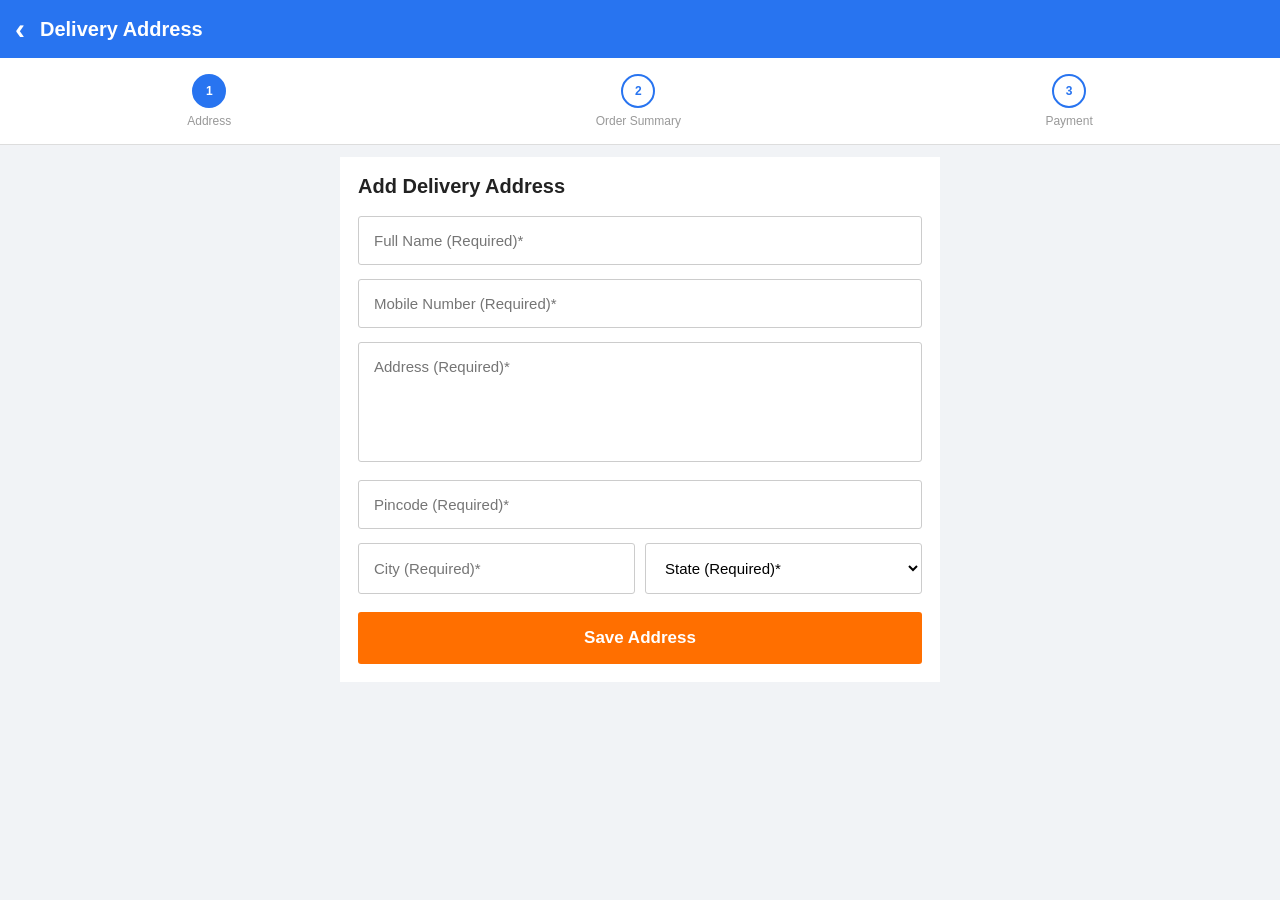
==== address.html @ ea10c27b "Update address.html" ====
<!DOCTYPE html>
<html lang="en">
<head>
<meta charset="UTF-8">
<meta name="viewport" content="width=device-width, initial-scale=1.0">
<title>Delivery Address</title>

<style>
*{
  box-sizing:border-box;
}

body{
  margin:0;
  font-family:Arial,sans-serif;
  background:#f1f3f6;
  color:#222;
}

.header{
  background:#2874f0;
  color:white;
  height:58px;
  display:flex;
  align-items:center;
  padding:0 15px;
  gap:15px;
  font-size:20px;
  font-weight:bold;
}

.back{
  font-size:30px;
  cursor:pointer;
}

.steps{
  background:white;
  display:flex;
  justify-content:space-around;
  padding:16px 5px;
  border-bottom:1px solid #ddd;
}

.step{
  text-align:center;
  color:#999;
  font-size:12px;
}

.circle{
  width:34px;
  height:34px;
  border-radius:50%;
  border:2px solid #2874f0;
  color:#2874f0;
  display:flex;
  align-items:center;
  justify-content:center;
  margin:auto;
  font-weight:bold;
}

.active{
  background:#2874f0;
  color:white;
}

.step p{
  margin:6px 0 0;
}

.form{
  background:white;
  max-width:600px;
  margin:12px auto;
  padding:18px;
}

.title{
  font-size:20px;
  font-weight:bold;
  margin-bottom:18px;
}

.input{
  width:100%;
  padding:15px;
  margin-bottom:14px;
  border:1px solid #ccc;
  border-radius:3px;
  font-size:15px;
  outline:none;
}

.input:focus,
textarea:focus,
select:focus{
  border-color:#2874f0;
}

textarea{
  width:100%;
  height:120px;
  padding:15px;
  margin-bottom:14px;
  border:1px solid #ccc;
  border-radius:3px;
  font-size:15px;
  font-family:Arial;
  resize:none;
  outline:none;
}

.row{
  display:flex;
  gap:10px;
}

.row input,
.row select{
  width:50%;
  padding:15px;
  border:1px solid #ccc;
  border-radius:3px;
  font-size:15px;
  background:white;
}

.save{
  width:100%;
  margin-top:18px;
  padding:16px;
  border:0;
  border-radius:3px;
  background:#ff6f00;
  color:white;
  font-size:17px;
  font-weight:bold;
  cursor:pointer;
}

@media(max-width:600px){

  .form{
    margin:8px;
    padding:15px;
  }

  .title{
    font-size:18px;
  }

  .row{
    gap:8px;
  }
}
</style>
</head>

<body>

<div class="header">
  <div class="back" onclick="history.back()">‹</div>
  <div>Delivery Address</div>
</div>


<div class="steps">

  <div class="step">
  <div class="circle active">1</div>
  <p>Address</p>
</div>

<div class="step">
  <div class="circle">2</div>
  <p>Order Summary</p>
</div>

  <div class="step">
    <div class="circle">3</div>
    <p>Payment</p>
  </div>

</div>


<div class="form">

  <div class="title">
    Add Delivery Address
  </div>

  <input
    class="input"
    type="text"
    id="name"
    placeholder="Full Name (Required)*"
  >

  <input
    class="input"
    type="tel"
    id="mobile"
    maxlength="10"
    placeholder="Mobile Number (Required)*"
  >

  <textarea
    id="address"
    placeholder="Address (Required)*"
  ></textarea>

  <input
    class="input"
    type="tel"
    id="pincode"
    maxlength="6"
    placeholder="Pincode (Required)*"
  >

  <div class="row">

    <input
      type="text"
      id="city"
      placeholder="City (Required)*"
    >

    <select id="state">

      <option value="">State (Required)*</option>
      <option>Rajasthan</option>
      <option>Delhi</option>
      <option>Haryana</option>
      <option>Punjab</option>
      </select>

  </div>

  <button class="save"
  onclick="window.location.href='payment.html'">
    Save Address
  </button>

</div>

</body>
</html>
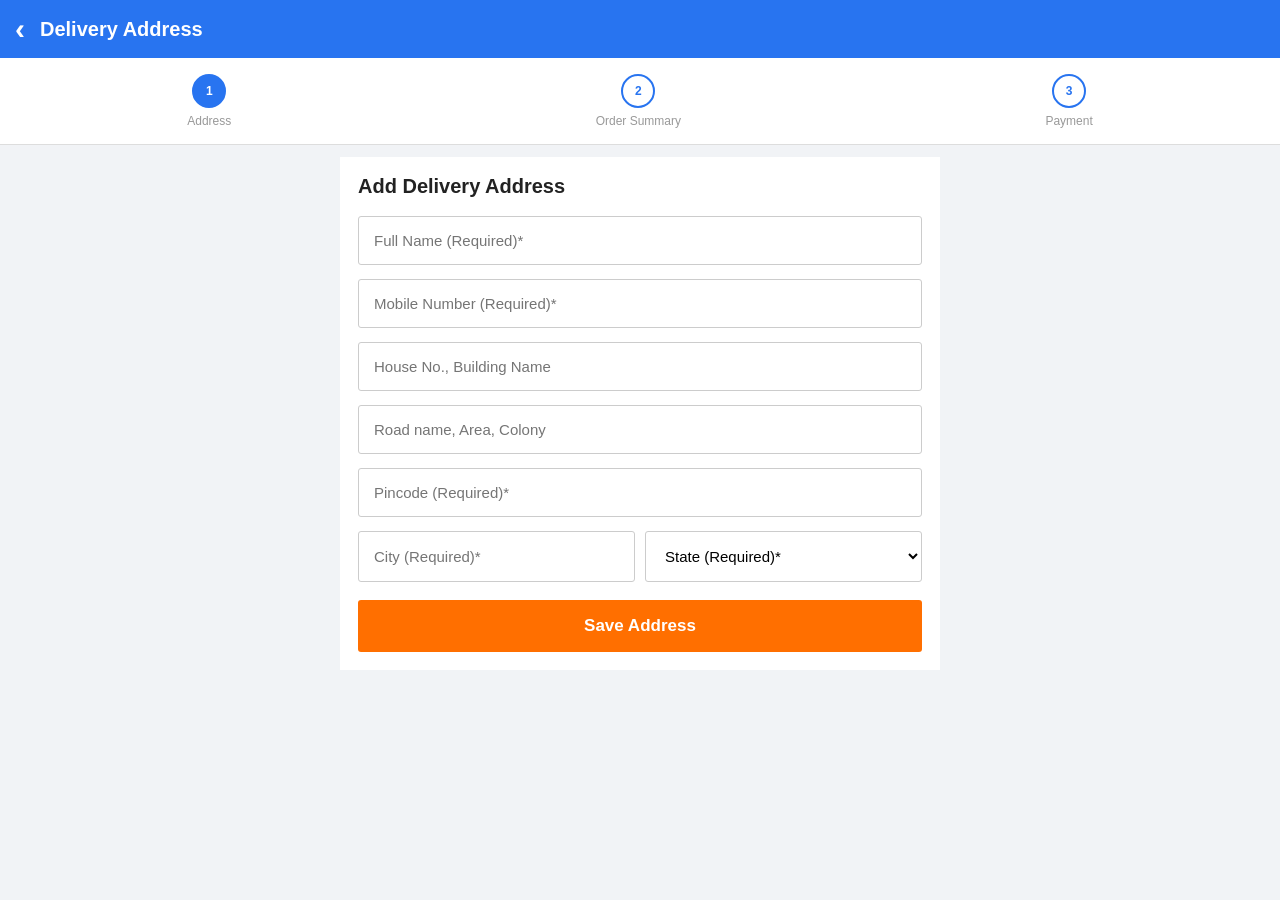
==== commit 675f9d2b: "Update address.html" ====
--- a/address.html
+++ b/address.html
@@ -207,10 +207,17 @@
     placeholder="Mobile Number (Required)*"
   >
 
-  <textarea
-    id="address"
-    placeholder="Address (Required)*"
-  ></textarea>
+  <input
+class="input"
+type="text"
+placeholder="House No., Building Name"
+>
+
+<input
+class="input"
+type="text"
+placeholder="Road name, Area, Colony"
+>
 
   <input
     class="input"
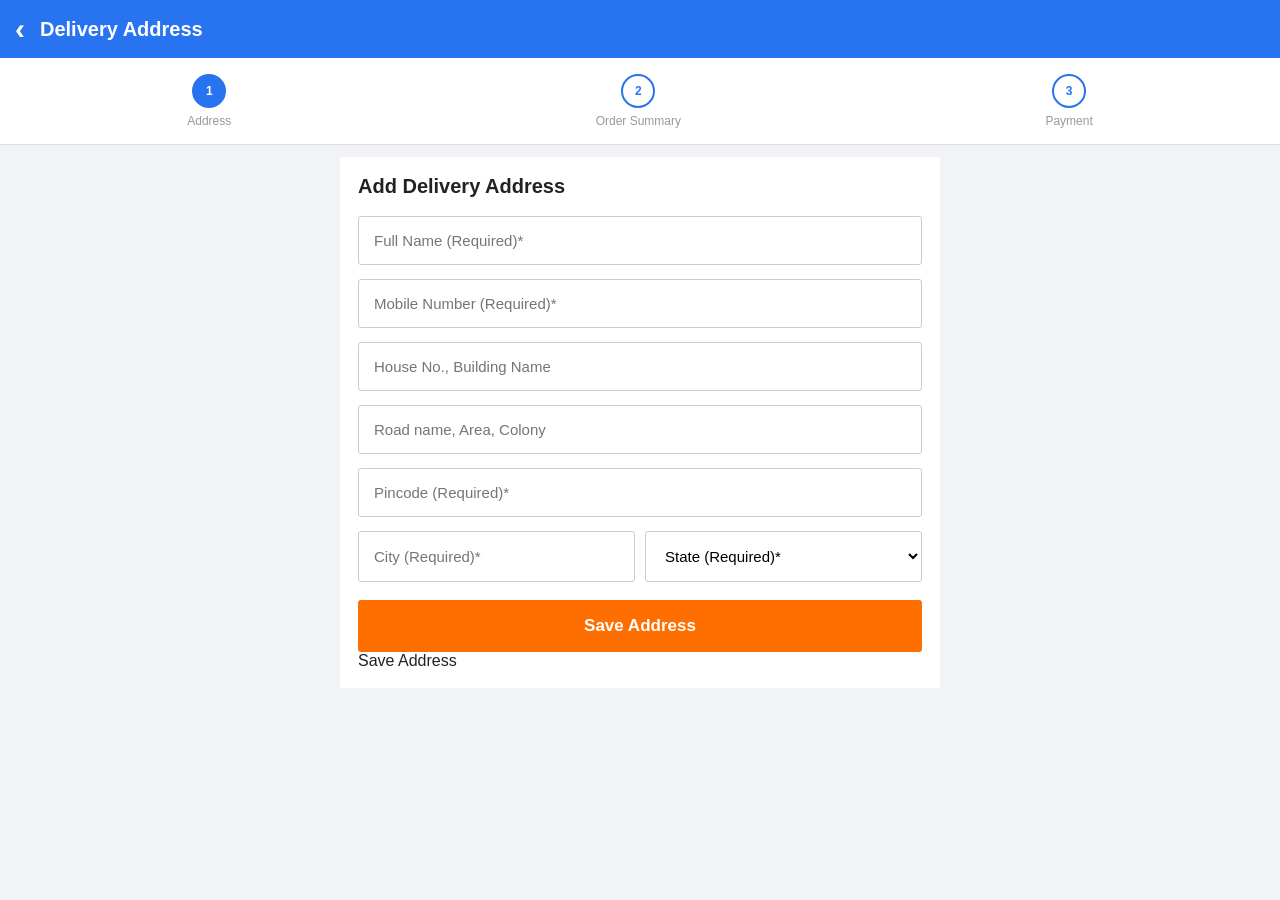
==== commit 4ecb7b01: "Update address.html" ====
--- a/address.html
+++ b/address.html
@@ -246,12 +246,27 @@
 
   </div>
 
-  <button class="save"
-  onclick="window.location.href='payment.html'">
-    Save Address
-  </button>
-
-</div>
+  <button class="save" onclick="saveAddress()">
+Save Address
+</button>
+Save Address
+</button>
+</div>
+</div>
+
+<script>
+function saveAddress(){
+
+localStorage.setItem("name",document.getElementById("name").value);
+localStorage.setItem("pincode",document.getElementById("pincode").value);
+localStorage.setItem("city",document.getElementById("city").value);
+localStorage.setItem("state",document.getElementById("state").value);
+
+window.location.href =
+"order.html" + window.location.search;
+}
+</script>
+
 
 </body>
 </html>
